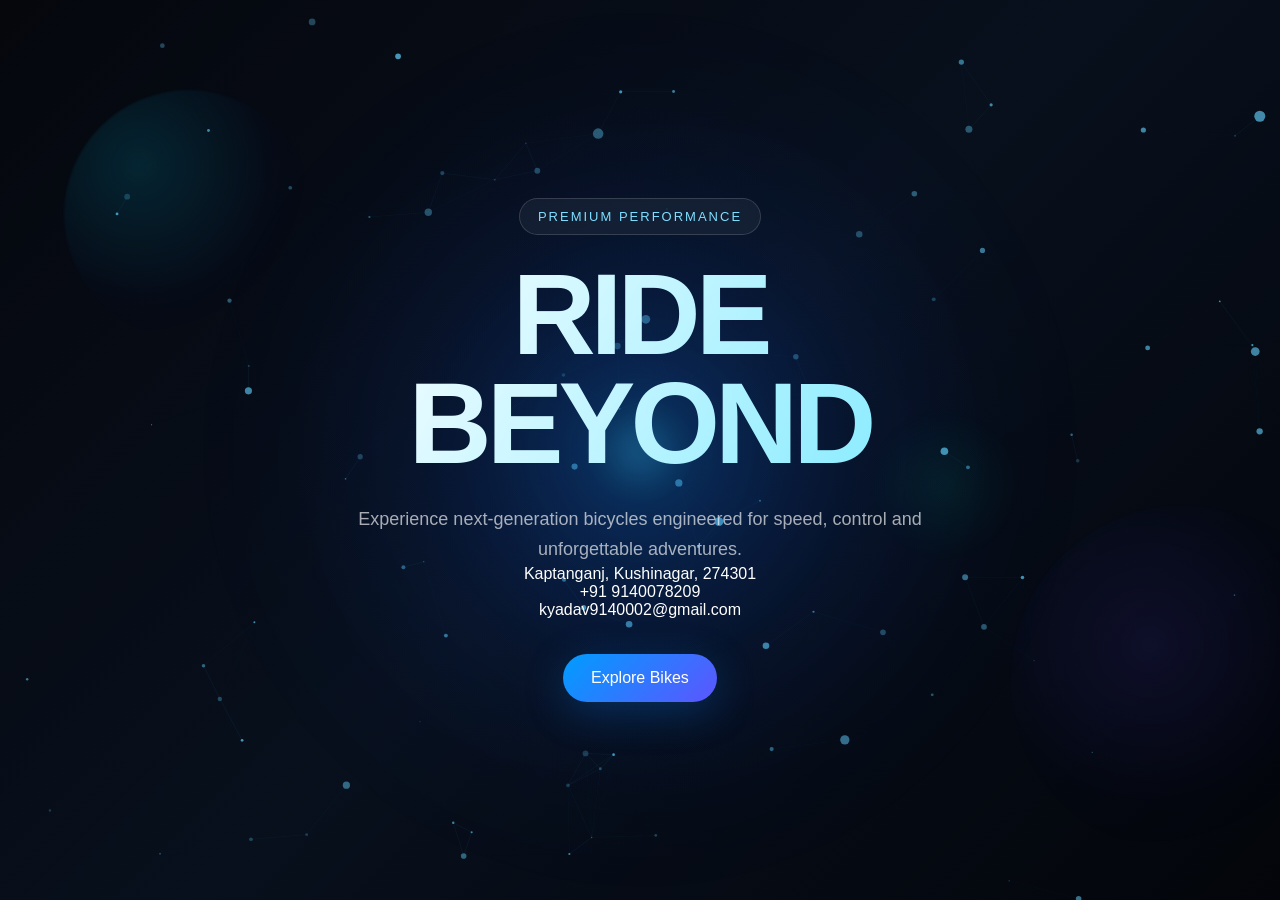
==== index34.html @ e24c40cd "This is My New car Showroom Website." ====
<!DOCTYPE html>
<html lang="en">
<head>
<meta charset="UTF-8">
<meta name="viewport" content="width=device-width, initial-scale=1.0">

<title>VELOX — 3D Interactive Background</title>

<style>
/* =========================================================
   RESET
========================================================= */

* {
    margin: 0;
    padding: 0;
    box-sizing: border-box;
}

html,
body {
    width: 100%;
    min-height: 100%;
}

body {
    background: #05070d;
    color: #fff;
    font-family: Arial, sans-serif;
    overflow-x: hidden;
}


/* =========================================================
   HERO
========================================================= */

.hero {
    position: relative;
    min-height: 100vh;
    overflow: hidden;
    isolation: isolate;

    background:
        radial-gradient(
            circle at 50% 50%,
            rgba(40, 100, 255, 0.12),
            transparent 45%
        ),
        linear-gradient(
            135deg,
            #05070d 0%,
            #08101d 50%,
            #03050a 100%
        );
}


/* =========================================================
   GPU-FRIENDLY 3D BACKGROUND
========================================================= */

.background-3d {
    position: absolute;
    inset: 0;
    z-index: -5;
    overflow: hidden;
    pointer-events: none;
}


/* Large atmospheric glow */

.background-3d::before {
    content: "";
    position: absolute;
    width: 70vw;
    height: 70vw;

    left: 50%;
    top: 50%;

    transform:
        translate3d(-50%, -50%, 0);

    background:
        radial-gradient(
            circle,
            rgba(0, 140, 255, 0.10) 0%,
            rgba(0, 80, 255, 0.04) 35%,
            transparent 70%
        );

    filter: blur(20px);

    will-change: transform;
}


/* =========================================================
   CURSOR LIGHT
========================================================= */

.cursor-light {
    position: fixed;

    width: 450px;
    height: 450px;

    left: 0;
    top: 0;

    border-radius: 50%;

    pointer-events: none;

    z-index: -1;

    background:
        radial-gradient(
            circle,
            rgba(0, 183, 255, 0.15) 0%,
            rgba(0, 110, 255, 0.08) 25%,
            rgba(0, 80, 255, 0.03) 45%,
            transparent 70%
        );

    transform:
        translate3d(
            calc(var(--mouse-x, 50vw) - 225px),
            calc(var(--mouse-y, 50vh) - 225px),
            0
        );

    will-change: transform;

    filter: blur(8px);

    transition:
        opacity 0.3s ease;
}


/* Smaller cursor glow */

.cursor-light::after {
    content: "";

    position: absolute;

    left: 50%;
    top: 50%;

    width: 100px;
    height: 100px;

    transform:
        translate3d(-50%, -50%, 0);

    border-radius: 50%;

    background:
        radial-gradient(
            circle,
            rgba(80, 210, 255, 0.20),
            transparent 70%
        );

    filter: blur(5px);
}


/* =========================================================
   PARTICLE CANVAS
========================================================= */

#particleCanvas {
    position: absolute;

    inset: 0;

    width: 100%;
    height: 100%;

    display: block;

    pointer-events: none;

    z-index: -2;
}


/* =========================================================
   DECORATIVE 3D ORBS
========================================================= */

.orb {
    position: absolute;

    border-radius: 50%;

    pointer-events: none;

    will-change: transform;

    transform:
        translate3d(0, 0, 0);

    filter: blur(1px);

    opacity: 0.35;
}

.orb-1 {
    width: 250px;
    height: 250px;

    top: 10%;
    left: 5%;

    background:
        radial-gradient(
            circle at 30% 30%,
            rgba(0, 210, 255, 0.4),
            rgba(0, 80, 255, 0.05) 55%,
            transparent 70%
        );
}

.orb-2 {
    width: 350px;
    height: 350px;

    right: -80px;
    bottom: 5%;

    background:
        radial-gradient(
            circle at 40% 40%,
            rgba(100, 70, 255, 0.3),
            rgba(20, 30, 150, 0.04) 55%,
            transparent 70%
        );
}

.orb-3 {
    width: 160px;
    height: 160px;

    top: 45%;
    right: 20%;

    background:
        radial-gradient(
            circle,
            rgba(0, 255, 200, 0.18),
            transparent 70%
        );
}


/* =========================================================
   HERO CONTENT
========================================================= */

.hero-content {
    position: relative;

    z-index: 5;

    min-height: 100vh;

    display: flex;
    align-items: center;
    justify-content: center;

    text-align: center;

    padding: 40px 20px;
}

.content {
    max-width: 900px;

    transform:
        translate3d(0, 0, 0);

    will-change: transform;
}

.badge {
    display: inline-block;

    padding: 10px 18px;

    border: 1px solid rgba(255,255,255,0.15);

    border-radius: 50px;

    background:
        rgba(255,255,255,0.05);

    backdrop-filter: blur(10px);

    color: #7ddfff;

    font-size: 13px;

    letter-spacing: 2px;

    margin-bottom: 25px;
}

h1 {
    font-size: clamp(50px, 9vw, 120px);

    line-height: 0.95;

    letter-spacing: -5px;

    margin-bottom: 25px;

    background:
        linear-gradient(
            120deg,
            #ffffff,
            #80eaff,
            #6e7cff,
            #ffffff
        );

    background-size: 300% 300%;

    -webkit-background-clip: text;
    background-clip: text;

    color: transparent;

    animation:
        gradientMove 7s ease infinite;
}

@keyframes gradientMove {

    0% {
        background-position: 0% 50%;
    }

    50% {
        background-position: 100% 50%;
    }

    100% {
        background-position: 0% 50%;
    }

}

.description {
    max-width: 600px;

    margin: auto;

    color: rgba(255,255,255,0.65);

    font-size: 18px;

    line-height: 1.7;
}


/* =========================================================
   BUTTON
========================================================= */

.hero-button {

    display: inline-flex;

    margin-top: 35px;

    padding: 15px 28px;

    border-radius: 50px;

    color: white;

    text-decoration: none;

    background:
        linear-gradient(
            135deg,
            #009dff,
            #5d55ff
        );

    box-shadow:
        0 10px 40px rgba(0,140,255,0.25);

    transform:
        translate3d(0,0,0);

    transition:
        transform 0.25s ease,
        box-shadow 0.25s ease;

    will-change: transform;
}

.hero-button:hover {

    transform:
        translate3d(0,-5px,0);

    box-shadow:
        0 20px 60px rgba(0,140,255,0.4);
}


/* =========================================================
   REDUCED MOTION
========================================================= */

@media (prefers-reduced-motion: reduce) {

    *,
    *::before,
    *::after {

        animation-duration: 0.01ms !important;
        animation-iteration-count: 1 !important;

        scroll-behavior: auto !important;

        transition-duration: 0.01ms !important;
    }

    .cursor-light {
        display: none;
    }

    #particleCanvas {
        display: none;
    }

    .orb {
        transform: none !important;
    }

    h1 {
        animation: none;
        background-position: 50% 50%;
    }

}


/* =========================================================
   MOBILE
========================================================= */

@media (max-width: 768px) {

    .cursor-light {
        display: none;
    }

    .orb-1 {
        width: 150px;
        height: 150px;
    }

    .orb-2 {
        width: 200px;
        height: 200px;
    }

    .orb-3 {
        width: 100px;
        height: 100px;
    }

    h1 {
        letter-spacing: -2px;
    }

    .description {
        font-size: 16px;
    }

}
</style>
</head>


<body>


<section class="hero">

    <!-- =====================================================
         3D BACKGROUND
    ====================================================== -->

    <div class="background-3d">

        <!-- Cursor-following dynamic light -->
        <div class="cursor-light"></div>

        <!-- Canvas particle system -->
        <canvas id="particleCanvas"></canvas>

        <!-- Decorative 3D glow objects -->
        <div class="orb orb-1"></div>
        <div class="orb orb-2"></div>
        <div class="orb orb-3"></div>

    </div>


    <!-- =====================================================
         HERO CONTENT
    ====================================================== -->

    <div class="hero-content">

        <div class="content">

            <span class="badge">
                PREMIUM PERFORMANCE
            </span>

            <h1>
                RIDE<br>
                BEYOND
            </h1>

            <p class="description">
                Experience next-generation bicycles engineered
                for speed, control and unforgettable adventures.
            </p>

            <p class="contact-details">
                Kaptanganj, Kushinagar, 274301
                <br>
                +91 9140078209
                <br>
                kyadav9140002@gmail.com
            </p>

            <a href="index.html#featured" class="hero-button">
                Explore Bikes
            </a>

        </div>

    </div>

</section>


<script>

/* =========================================================
   3D PARTICLE SYSTEM
========================================================= */

const canvas =
    document.getElementById("particleCanvas");

const ctx =
    canvas.getContext("2d");

let particles = [];

let width = 0;
let height = 0;


/* =========================================================
   MOUSE
========================================================= */

const mouse = {

    x: window.innerWidth / 2,
    y: window.innerHeight / 2,

    targetX: window.innerWidth / 2,
    targetY: window.innerHeight / 2

};


/* =========================================================
   DEVICE PIXEL RATIO
========================================================= */

function resizeCanvas() {

    width = window.innerWidth;
    height = window.innerHeight;

    const dpr =
        Math.min(window.devicePixelRatio || 1, 2);

    canvas.width = width * dpr;
    canvas.height = height * dpr;

    canvas.style.width = width + "px";
    canvas.style.height = height + "px";

    ctx.setTransform(
        dpr,
        0,
        0,
        dpr,
        0,
        0
    );

    createParticles();
}


/* =========================================================
   PARTICLE COUNT
========================================================= */

function getParticleCount() {

    if (window.innerWidth < 600) {
        return 35;
    }

    if (window.innerWidth < 1000) {
        return 60;
    }

    return 100;
}


/* =========================================================
   CREATE PARTICLES
========================================================= */

function createParticles() {

    particles = [];

    const count =
        getParticleCount();

    for (let i = 0; i < count; i++) {

        particles.push({

            x: Math.random() * width,

            y: Math.random() * height,

            size:
                Math.random() * 2.5 + 0.5,

            speedX:
                (Math.random() - 0.5) * 0.25,

            speedY:
                (Math.random() - 0.5) * 0.25,

            depth:
                Math.random(),

            opacity:
                Math.random() * 0.5 + 0.2,

            baseX: 0,
            baseY: 0

        });

    }

}


/* =========================================================
   MOUSE MOVEMENT
========================================================= */

window.addEventListener(
    "mousemove",
    function(event) {

        mouse.targetX = event.clientX;
        mouse.targetY = event.clientY;

    },
    { passive: true }
);


/* =========================================================
   TOUCH DEVICES
========================================================= */

window.addEventListener(
    "touchmove",
    function(event) {

        if (!event.touches.length) return;

        mouse.targetX =
            event.touches[0].clientX;

        mouse.targetY =
            event.touches[0].clientY;

    },
    { passive: true }
);


/* =========================================================
   SMOOTH MOUSE
========================================================= */

function updateMouse() {

    mouse.x +=
        (mouse.targetX - mouse.x) * 0.08;

    mouse.y +=
        (mouse.targetY - mouse.y) * 0.08;

}


/* =========================================================
   DRAW PARTICLES
========================================================= */

function drawParticles() {

    ctx.clearRect(
        0,
        0,
        width,
        height
    );

    for (const particle of particles) {

        /*
         * Distance from cursor
         */

        const dx =
            mouse.x - particle.x;

        const dy =
            mouse.y - particle.y;

        const distance =
            Math.sqrt(dx * dx + dy * dy);

        /*
         * Mouse interaction radius
         */

        const interactionRadius = 180;

        if (
            distance <
            interactionRadius
        ) {

            const force =
                (interactionRadius - distance)
                / interactionRadius;

            /*
             * Push particle away
             * from cursor.
             */

            particle.x -=
                (dx / distance || 0)
                * force
                * 1.8
                * particle.depth;

            particle.y -=
                (dy / distance || 0)
                * force
                * 1.8
                * particle.depth;

        }


        /*
         * Normal floating motion
         */

        particle.x +=
            particle.speedX;

        particle.y +=
            particle.speedY;


        /*
         * Screen wrapping
         */

        if (particle.x < -20)
            particle.x = width + 20;

        if (particle.x > width + 20)
            particle.x = -20;

        if (particle.y < -20)
            particle.y = height + 20;

        if (particle.y > height + 20)
            particle.y = -20;


        /*
         * Depth creates subtle
         * 3D size difference.
         */

        const size =
            particle.size *
            (0.6 + particle.depth * 1.4);


        /*
         * Draw particle
         */

        ctx.beginPath();

        ctx.arc(
            particle.x,
            particle.y,
            size,
            0,
            Math.PI * 2
        );

        ctx.fillStyle =
            `rgba(100, 210, 255, ${particle.opacity})`;

        ctx.fill();

    }

}


/* =========================================================
   PARTICLE CONNECTIONS
========================================================= */

function drawConnections() {

    const maxDistance = 120;

    for (
        let i = 0;
        i < particles.length;
        i++
    ) {

        for (
            let j = i + 1;
            j < particles.length;
            j++
        ) {

            const a =
                particles[i];

            const b =
                particles[j];

            const dx =
                a.x - b.x;

            const dy =
                a.y - b.y;

            const distance =
                Math.sqrt(
                    dx * dx +
                    dy * dy
                );

            if (
                distance <
                maxDistance
            ) {

                const opacity =
                    (1 - distance / maxDistance)
                    * 0.12;

                ctx.beginPath();

                ctx.moveTo(
                    a.x,
                    a.y
                );

                ctx.lineTo(
                    b.x,
                    b.y
                );

                ctx.strokeStyle =
                    `rgba(80, 190, 255, ${opacity})`;

                ctx.lineWidth = 0.6;

                ctx.stroke();

            }

        }

    }

}


/* =========================================================
   CURSOR LIGHT
========================================================= */

const hero =
    document.querySelector(".hero");

const cursorLight =
    document.querySelector(".cursor-light");


function updateCursorLight() {

    /*
     * CSS variables are used instead
     * of repeatedly changing layout properties.
     *
     * This keeps the movement GPU-friendly.
     */

    cursorLight.style.setProperty(
        "--mouse-x",
        mouse.x + "px"
    );

    cursorLight.style.setProperty(
        "--mouse-y",
        mouse.y + "px"
    );

}


/* =========================================================
   3D ORB PARALLAX
========================================================= */

const orbs =
    document.querySelectorAll(".orb");


function updateOrbParallax() {

    const centerX =
        width / 2;

    const centerY =
        height / 2;

    const moveX =
        (mouse.x - centerX) / centerX;

    const moveY =
        (mouse.y - centerY) / centerY;


    orbs.forEach(
        (orb, index) => {

            const depth =
                (index + 1) * 8;

            const x =
                moveX * depth;

            const y =
                moveY * depth;

            /*
             * translate3d() is used because
             * transforms can be GPU accelerated.
             */

            orb.style.transform =
                `translate3d(${x}px, ${y}px, 0)`;

        }
    );

}


/* =========================================================
   MAIN ANIMATION LOOP
========================================================= */

let animationFrame;


function animate() {

    updateMouse();

    updateCursorLight();

    updateOrbParallax();

    drawParticles();

    drawConnections();

    animationFrame =
        requestAnimationFrame(animate);

}


/* =========================================================
   REDUCED MOTION CHECK
========================================================= */

const reducedMotion =
    window.matchMedia(
        "(prefers-reduced-motion: reduce)"
    );


function handleMotionPreference() {

    if (reducedMotion.matches) {

        cancelAnimationFrame(
            animationFrame
        );

        ctx.clearRect(
            0,
            0,
            width,
            height
        );

        cursorLight.style.display =
            "none";

        orbs.forEach(
            orb => {
                orb.style.transform =
                    "none";
            }
        );

        return;

    }


    cursorLight.style.display =
        "";

    animate();

}


/* =========================================================
   RESIZE
========================================================= */

window.addEventListener(
    "resize",
    resizeCanvas
);


/* =========================================================
   ACCESSIBILITY CHANGE
========================================================= */

if (
    reducedMotion.addEventListener
) {

    reducedMotion.addEventListener(
        "change",
        handleMotionPreference
    );

}


/* =========================================================
   START
========================================================= */

resizeCanvas();

handleMotionPreference();

</script>

</body>
</html>
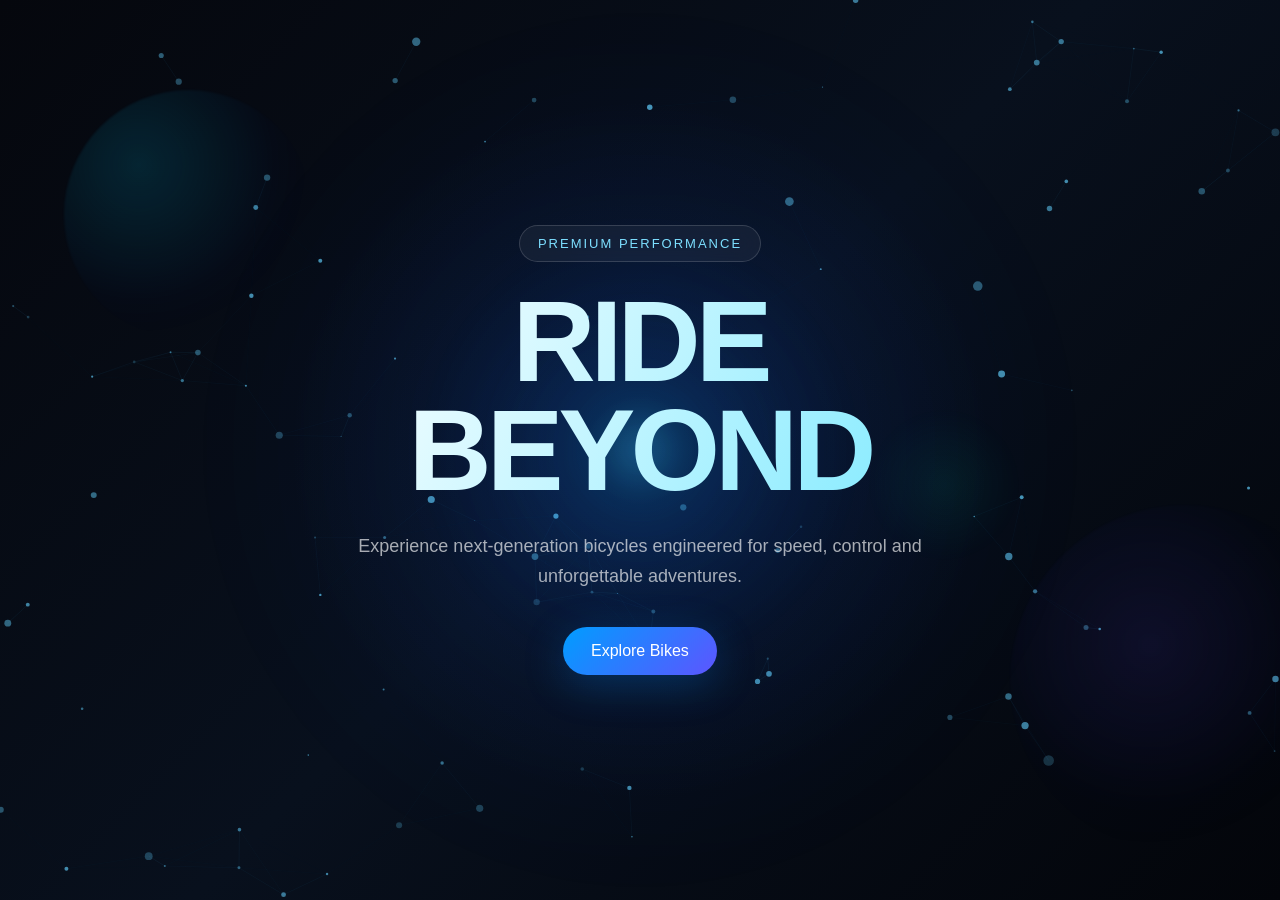
==== commit b8af9ca0: "same as usual!" ====
--- a/index34.html
+++ b/index34.html
@@ -540,14 +540,6 @@
                 for speed, control and unforgettable adventures.
             </p>
 
-            <p class="contact-details">
-                Kaptanganj, Kushinagar, 274301
-                <br>
-                +91 9140078209
-                <br>
-                kyadav9140002@gmail.com
-            </p>
-
             <a href="index.html#featured" class="hero-button">
                 Explore Bikes
             </a>
